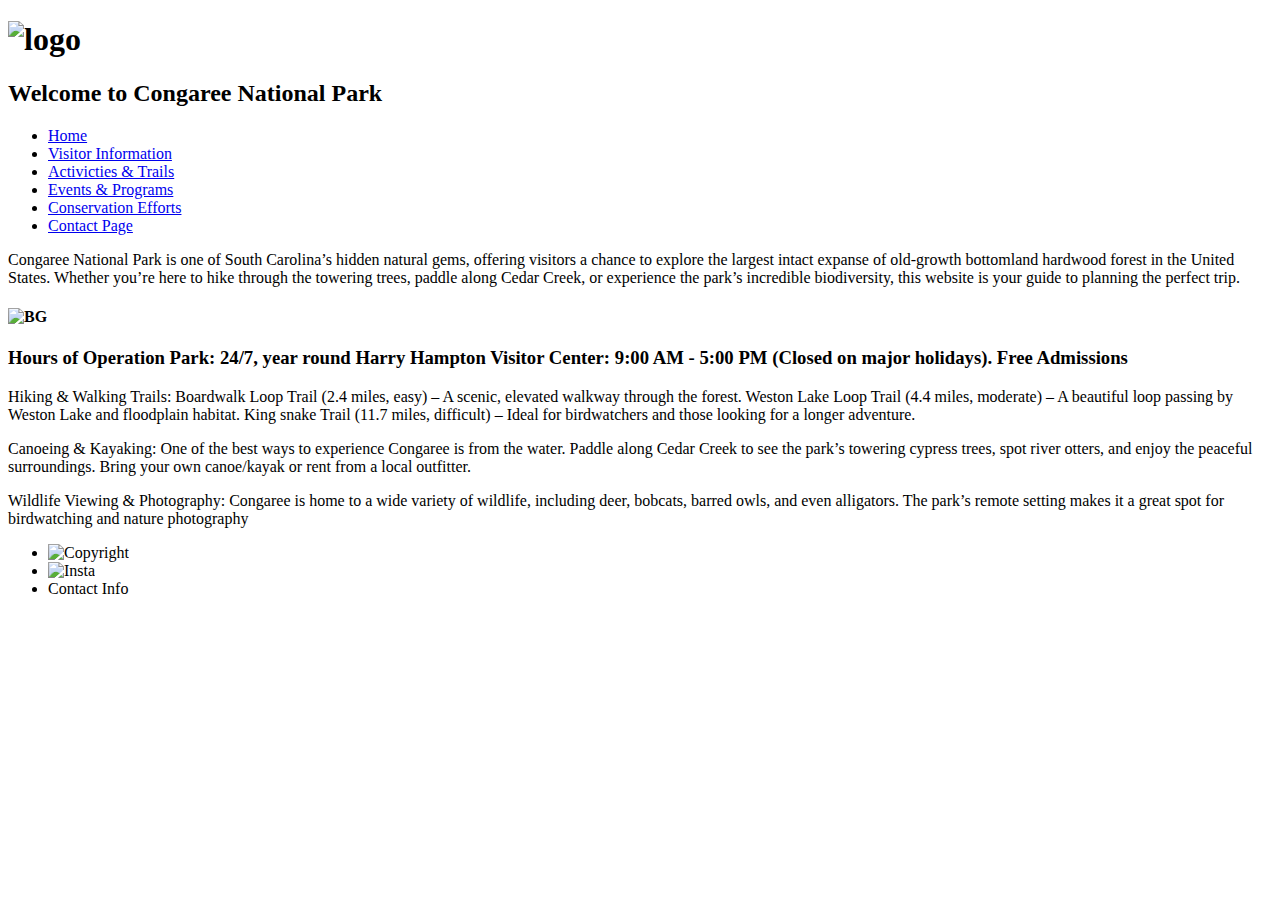
==== index.html @ 9fb9f119 "Add files via upload" ====
<!DOCTYPE html>
<html lang="en">
    <head>
        <title> index </title> 
      
        <meta charset="UTF-8">
        <meta name="description" content="Website for the Congaree National Park">
        <meta name="keywords" content="South Carolina National Park, Congaree">
        <meta name="author" content="Malachi Johnson">
        <meta name="viewport" content="width=device-width, initial-scale=1.0">   
    </head>

<body>
    <header>
        <h1> <img src="images/logo.jpg" alt="logo" width="100" height="80"> </h1>
        <h2> Welcome to Congaree National Park </h2>
       
        <nav>
            <ul>
                <li> <a href="index.html">Home</a> </li> 
                <li><a href="index.html">Visitor Information</a> </li>
                <li><a href="index.html">Activicties & Trails</a> </li>
                <li><a href="secondPage.html">Events & Programs</a> </li>
                <li><a href="secondPage.html">Conservation Efforts</a> </li>
                <li> <a href="form.html">Contact Page</a> </li>
            </ul>
        </nav>
    </header>


<section>
    <article>
        <p> Congaree National Park is one of South Carolina’s hidden natural gems, offering visitors a
            chance to explore the largest intact expanse of old-growth bottomland hardwood forest in the
            United States. Whether you’re here to hike through the towering trees, paddle along Cedar
            Creek, or experience the park’s incredible biodiversity, this website is your guide to planning the
            perfect trip.
        </p> 
        <h4> <img src="images/BG.jpg" alt="BG" width="400" height="200"> </h4>
    </article>
</section>

<section>
    <article>
            <h3> Hours of Operation

                Park: 24/7, year round
                
                Harry Hampton Visitor Center:  9:00 AM - 5:00 PM (Closed on major holidays).
                
                Free Admissions
                  </h3>

                  <p>
                    Hiking & Walking Trails:
                    Boardwalk Loop Trail (2.4 miles, easy) – A scenic, elevated walkway through the forest.
                    Weston Lake Loop Trail (4.4 miles, moderate) – A beautiful loop passing by Weston Lake and
                    floodplain habitat.
                    King snake Trail (11.7 miles, difficult) – Ideal for birdwatchers and those looking for a longer
                    adventure.
                </p>
                   
                  <p>
                    Canoeing & Kayaking:
                    One of the best ways to experience Congaree is from the water. Paddle along Cedar Creek to see
                    the park’s towering cypress trees, spot river otters, and enjoy the peaceful surroundings. Bring
                    your own canoe/kayak or rent from a local outfitter.
                 </p>

                 <p>
                    Wildlife Viewing & Photography:
                    Congaree is home to a wide variety of wildlife, including deer, bobcats, barred owls, and even
                    alligators. The park’s remote setting makes it a great spot for birdwatching and nature photography
                 </p>


    </article>

</section>

<footer>
    <ul>
        <li> <img src="images/Copyright.png" alt="Copyright" width="40" height="40"> </li> 
        <li><img src="images/Insta.jpg" alt="Insta" width="40" height="40"> </li>
        <li>Contact Info </li>
    </ul>
</footer>






</body>


</html>
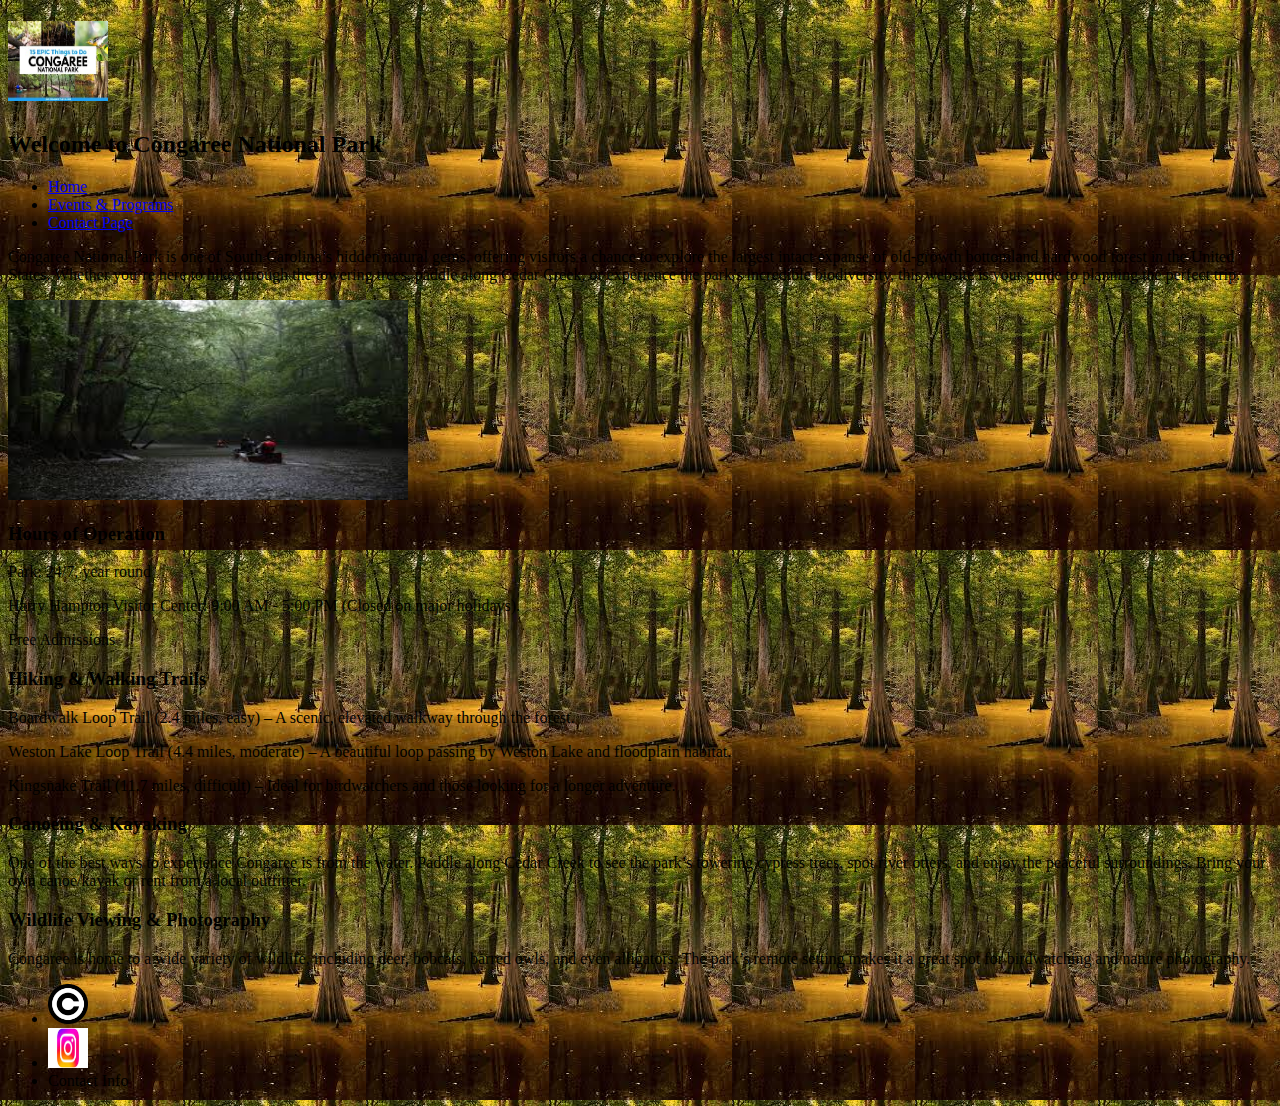
==== commit 00855dab: "Add files via upload" ====
--- a/index.html
+++ b/index.html
@@ -1,97 +1,88 @@
 <!DOCTYPE html>
 <html lang="en">
-    <head>
-        <title> index </title> 
+<head>
+    <!-- Google tag (gtag.js) -->
+    <script async src="https://www.googletagmanager.com/gtag/js?id=G-9PT3SPZF9M"></script>
+    <script>
+        window.dataLayer = window.dataLayer || [];
+        function gtag(){dataLayer.push(arguments);}
+        gtag('js', new Date());
+        gtag('config', 'G-9PT3SPZF9M');
+    </script>
+<style type="text/css">
+    header, section, footer, aside, nav, article, figure, figcaption {display: block;}
+
+    body 
+    {
+
+        background-image: url("Images/cnp.jpg");
       
-        <meta charset="UTF-8">
-        <meta name="description" content="Website for the Congaree National Park">
-        <meta name="keywords" content="South Carolina National Park, Congaree">
-        <meta name="author" content="Malachi Johnson">
-        <meta name="viewport" content="width=device-width, initial-scale=1.0">   
-    </head>
+    }
+    </style>
 
+    <link rel="stylesheet" href="css/style.css">
+    <title>Congaree National Park</title>
+    
+    <meta charset="UTF-8">
+    <meta name="description" content="Website for the Congaree National Park">
+    <meta name="keywords" content="South Carolina National Park, Congaree">
+    <meta name="author" content="Malachi Johnson">
+    <meta name="viewport" content="width=device-width, initial-scale=1.0">
+</head>
 <body>
     <header>
-        <h1> <img src="images/logo.jpg" alt="logo" width="100" height="80"> </h1>
-        <h2> Welcome to Congaree National Park </h2>
-       
+        <h1><img src="Images/logo.jpg" alt="Congaree National Park Logo" width="100" height="80"></h1>
+        <h2>Welcome to Congaree National Park</h2>
         <nav>
             <ul>
-                <li> <a href="index.html">Home</a> </li> 
-                <li><a href="index.html">Visitor Information</a> </li>
-                <li><a href="index.html">Activicties & Trails</a> </li>
-                <li><a href="secondPage.html">Events & Programs</a> </li>
-                <li><a href="secondPage.html">Conservation Efforts</a> </li>
-                <li> <a href="form.html">Contact Page</a> </li>
+                <li><a href="index.html">Home</a></li>
+                <li><a href="secondPage.html">Events & Programs</a></li>
+                <li><a href="form.html">Contact Page</a></li>
             </ul>
         </nav>
     </header>
 
+    <main>
+        <section>
+            <article class="card">
+                <p>Congaree National Park is one of South Carolina’s hidden natural gems, offering visitors a chance to explore the largest intact expanse of old-growth bottomland hardwood forest in the United States. Whether you’re here to hike through the towering trees, paddle along Cedar Creek, or experience the park’s incredible biodiversity, this website is your guide to planning the perfect trip.</p>
+                <img src="Images/BG.jpg" alt="Congaree National Park" width="400" height="200">
+            </article>
+        </section>
 
-<section>
-    <article>
-        <p> Congaree National Park is one of South Carolina’s hidden natural gems, offering visitors a
-            chance to explore the largest intact expanse of old-growth bottomland hardwood forest in the
-            United States. Whether you’re here to hike through the towering trees, paddle along Cedar
-            Creek, or experience the park’s incredible biodiversity, this website is your guide to planning the
-            perfect trip.
-        </p> 
-        <h4> <img src="images/BG.jpg" alt="BG" width="400" height="200"> </h4>
-    </article>
-</section>
+        <section>
+            <article class="card">
+                <h3>Hours of Operation</h3>
+                <p>Park: 24/7, year round</p>
+                <p>Harry Hampton Visitor Center: 9:00 AM - 5:00 PM (Closed on major holidays).</p>
+                <p>Free Admissions</p>
+            </article>
 
-<section>
-    <article>
-            <h3> Hours of Operation
+            <article class="card">
+                <h3>Hiking & Walking Trails</h3>
+                <p>Boardwalk Loop Trail (2.4 miles, easy) – A scenic, elevated walkway through the forest.</p>
+                <p>Weston Lake Loop Trail (4.4 miles, moderate) – A beautiful loop passing by Weston Lake and floodplain habitat.</p>
+                <p>Kingsnake Trail (11.7 miles, difficult) – Ideal for birdwatchers and those looking for a longer adventure.</p>
+            </article>
 
-                Park: 24/7, year round
-                
-                Harry Hampton Visitor Center:  9:00 AM - 5:00 PM (Closed on major holidays).
-                
-                Free Admissions
-                  </h3>
+            <article class="card">
+                <h3>Canoeing & Kayaking</h3>
+                <p>One of the best ways to experience Congaree is from the water. Paddle along Cedar Creek to see the park’s towering cypress trees, spot river otters, and enjoy the peaceful surroundings. Bring your own canoe/kayak or rent from a local outfitter.</p>
+            </article>
 
-                  <p>
-                    Hiking & Walking Trails:
-                    Boardwalk Loop Trail (2.4 miles, easy) – A scenic, elevated walkway through the forest.
-                    Weston Lake Loop Trail (4.4 miles, moderate) – A beautiful loop passing by Weston Lake and
-                    floodplain habitat.
-                    King snake Trail (11.7 miles, difficult) – Ideal for birdwatchers and those looking for a longer
-                    adventure.
-                </p>
-                   
-                  <p>
-                    Canoeing & Kayaking:
-                    One of the best ways to experience Congaree is from the water. Paddle along Cedar Creek to see
-                    the park’s towering cypress trees, spot river otters, and enjoy the peaceful surroundings. Bring
-                    your own canoe/kayak or rent from a local outfitter.
-                 </p>
+            <article class="card">
+                <h3>Wildlife Viewing & Photography</h3>
+                <p>Congaree is home to a wide variety of wildlife, including deer, bobcats, barred owls, and even alligators. The park’s remote setting makes it a great spot for birdwatching and nature photography.</p>
+            </article>
+        </section>
+    </main>
 
-                 <p>
-                    Wildlife Viewing & Photography:
-                    Congaree is home to a wide variety of wildlife, including deer, bobcats, barred owls, and even
-                    alligators. The park’s remote setting makes it a great spot for birdwatching and nature photography
-                 </p>
-
-
-    </article>
-
-</section>
-
-<footer>
-    <ul>
-        <li> <img src="images/Copyright.png" alt="Copyright" width="40" height="40"> </li> 
-        <li><img src="images/Insta.jpg" alt="Insta" width="40" height="40"> </li>
-        <li>Contact Info </li>
-    </ul>
-</footer>
-
-
-
-
-
-
+    <footer>
+        <ul>
+            <li><img src="Images/Copyright.png" alt="Copyright" width="40" height="40"></li>
+            <li><img src="Images/Insta.jpg" alt="Instagram" width="40" height="40"></li>
+            <li>Contact Info</li>
+        </ul>
+    </footer>
 </body>
-
-
 </html>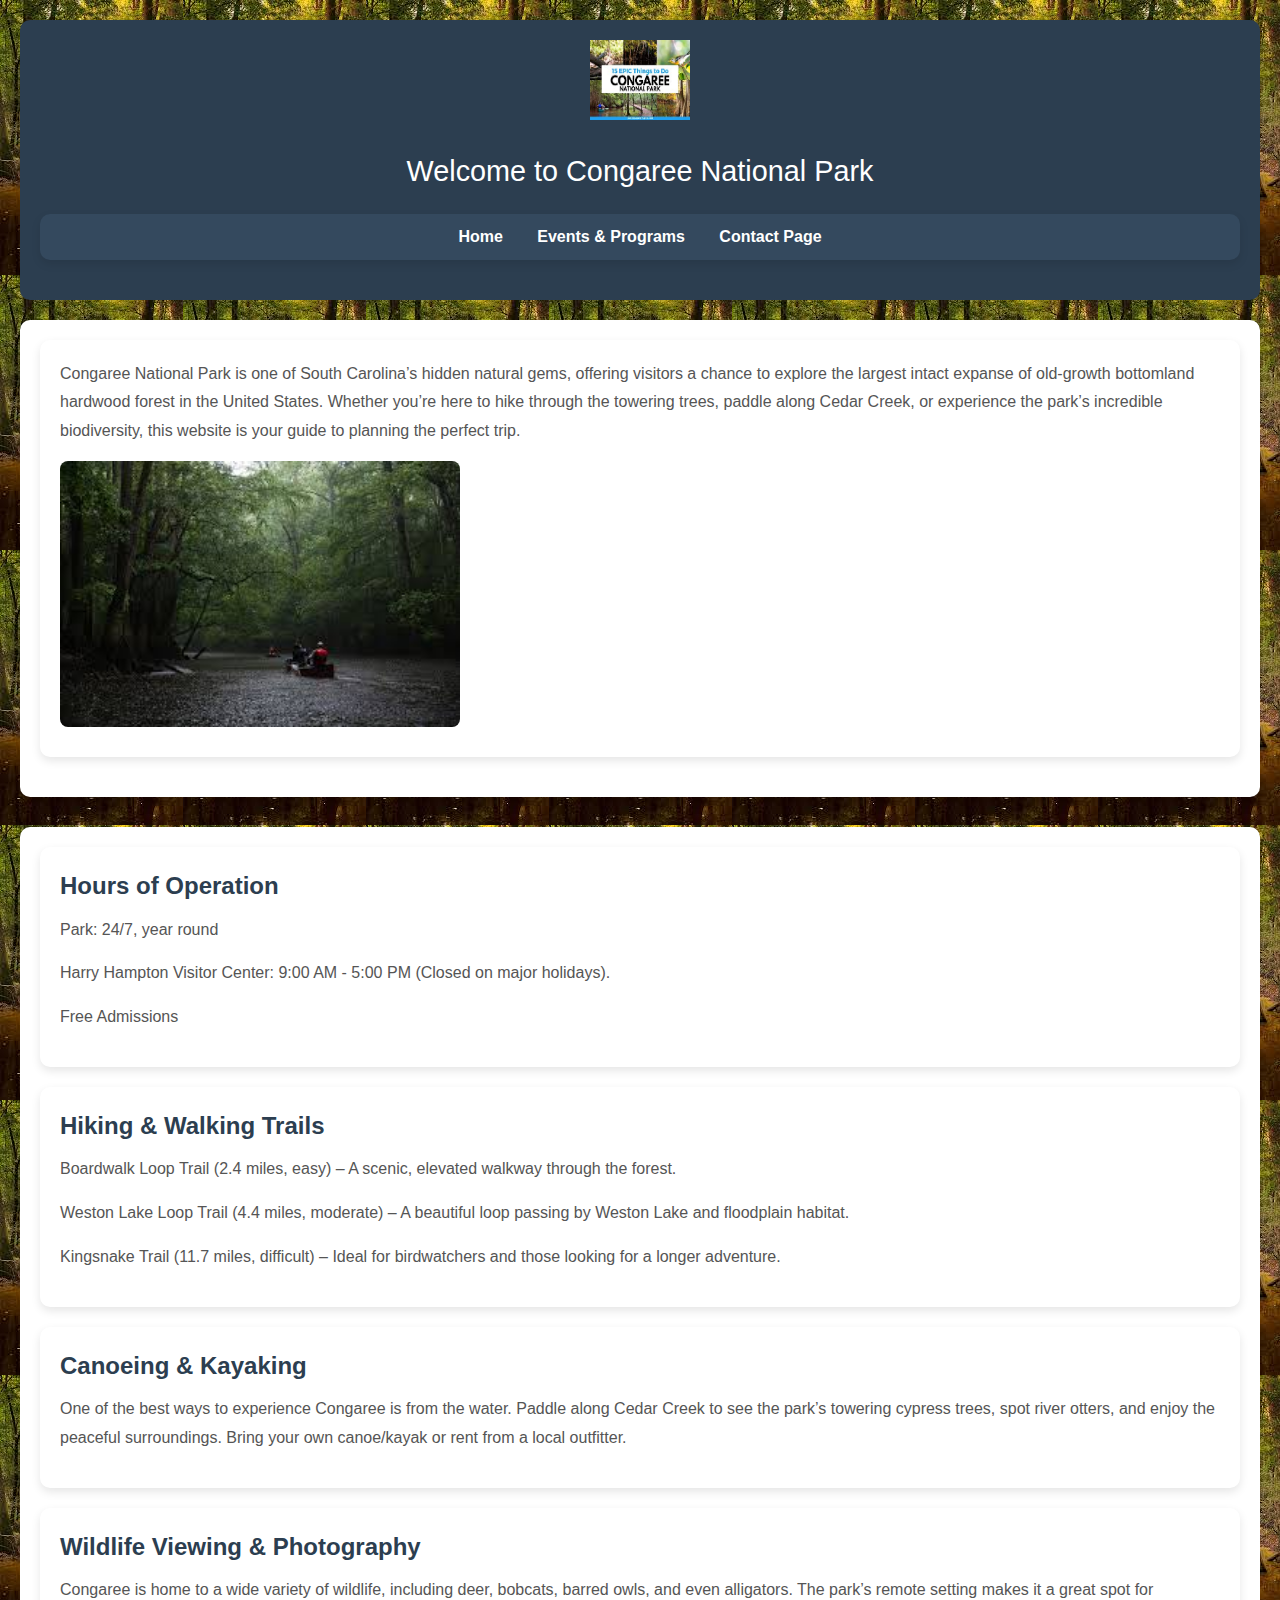
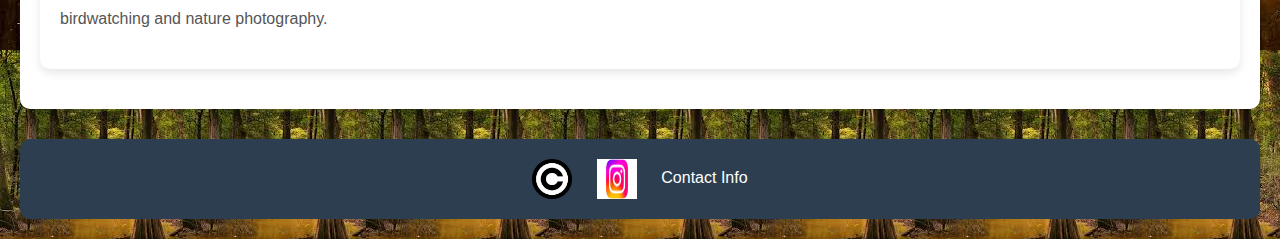
==== commit 90a8c8bf: "Add files via upload" ====
--- a/index.html
+++ b/index.html
@@ -20,7 +20,7 @@
     }
     </style>
 
-    <link rel="stylesheet" href="css/style.css">
+    <link rel="stylesheet" href="CSS/style.css">
     <title>Congaree National Park</title>
     
     <meta charset="UTF-8">
--- a/CSS/style.css
+++ b/CSS/style.css
@@ -0,0 +1,147 @@
+
+* {
+    margin: 0; /* Remove default margins */
+    padding: 0; /* Remove default padding */
+    box-sizing: border-box; /* Ensure consistent box sizing */
+}
+
+body {
+    font-family: 'Segoe UI', Tahoma, Geneva, Verdana, sans-serif; /* Set font */
+    line-height: 1.6; /* Improve readability */
+    color: #333; /* Set text color */
+    background-color: #f9f9f9; /* Set background color */
+    padding: 20px; /* Add padding around body */
+}
+
+/* Header Styles */
+header {
+    text-align: center; /* Center header content */
+    margin-bottom: 20px; /* Add spacing below header */
+    background-color: #2c3e50; /* Dark blue-gray background */
+    padding: 20px; /* Add padding inside header */
+    border-radius: 10px; /* Round edges */
+    box-shadow: 0 4px 10px rgba(0, 0, 0, 0.1); /* Add subtle shadow */
+    color: #fff; /* Set text color to white */
+}
+
+header h1 {
+    font-size: 2.5rem; /* Set title size */
+    margin-bottom: 10px; /* Add spacing below title */
+    font-weight: 600; /* Make text semi-bold */
+}
+
+header h2 {
+    font-size: 1.8rem; /* Set subtitle size */
+    font-weight: 500; /* Make text medium weight */
+}
+
+/* Navigation Styles */
+nav {
+    margin: 20px 0; /* Add spacing above and below */
+    text-align: center; /* Center align text */
+    background-color: #34495e; /* Slightly lighter blue-gray */
+    padding: 10px; /* Add padding inside nav */
+    border-radius: 10px; /* Round edges */
+    box-shadow: 0 4px 10px rgba(0, 0, 0, 0.1); /* Add subtle shadow */
+}
+
+nav ul {
+    list-style: none; /* Remove bullets */
+    padding: 0; /* Remove default padding */
+}
+
+nav ul li {
+    display: inline; /* Display list items inline */
+    margin: 0 15px; /* Add spacing between items */
+}
+
+nav ul li a {
+    text-decoration: none; /* Remove underline */
+    color: #fff; /* Set text color to white */
+    font-weight: bold; /* Make text bold */
+    transition: color 0.3s ease; /* Add smooth color transition */
+}
+
+nav ul li a:hover {
+    color: #3498db; /* Change color on hover */
+}
+
+/* Section Styles */
+section {
+    margin-bottom: 30px; /* Add spacing below sections */
+    background-color: #fff; /* Set background color */
+    padding: 20px; /* Add padding inside section */
+    border-radius: 10px; /* Round edges */
+    box-shadow: 0 4px 10px rgba(0, 0, 0, 0.1); /* Add subtle shadow */
+}
+
+section h3 {
+    font-size: 1.5rem; /* Set heading size */
+    color: #2c3e50; /* Dark blue-gray color */
+    margin-bottom: 10px; /* Add spacing below heading */
+    font-weight: 600; /* Make text semi-bold */
+}
+
+section p {
+    font-size: 1rem; /* Set paragraph size */
+    color: #555; /* Set text color */
+    margin-bottom: 15px; /* Add spacing below paragraphs */
+    line-height: 1.8; /* Improve readability */
+}
+
+section img {
+    max-width: 100%; /* Ensure image does not overflow */
+    height: auto; /* Maintain aspect ratio */
+    display: block; /* Remove inline spacing */
+    margin: 10px 0; /* Add spacing above and below */
+    border-radius: 8px; /* Round edges */
+}
+
+/* Card Layout */
+.card {
+    background-color: #fff; /* Set background color */
+    padding: 20px; /* Add padding inside card */
+    border-radius: 10px; /* Round edges */
+    box-shadow: 0 4px 10px rgba(0, 0, 0, 0.1); /* Add subtle shadow */
+    margin-bottom: 20px; /* Add spacing below cards */
+    transition: transform 0.3s ease, box-shadow 0.3s ease; /* Add hover effect */
+}
+
+.card:hover {
+    transform: translateY(-5px); /* Move card up slightly */
+    box-shadow: 0 8px 20px rgba(0, 0, 0, 0.15); /* Add stronger shadow on hover */
+}
+
+/* Footer Styles */
+footer {
+    text-align: center; /* Center align text */
+    margin-top: 30px; /* Add spacing above footer */
+    padding: 20px; /* Add padding inside footer */
+    background-color: #2c3e50; /* Set background color */
+    color: #fff; /* Set text color */
+    border-radius: 10px; /* Round edges */
+    box-shadow: 0 4px 10px rgba(0, 0, 0, 0.1); /* Add subtle shadow */
+}
+
+footer ul {
+    list-style: none; /* Remove bullets */
+    padding: 0; /* Remove default padding */
+}
+
+footer ul li {
+    display: inline; /* Display list items inline */
+    margin: 0 10px; /* Add spacing between items */
+}
+
+footer ul li img {
+    width: 40px; /* Set icon size */
+    height: 40px; /* Maintain aspect ratio */
+    vertical-align: middle; /* Align icons */
+    transition: transform 0.3s ease; /* Add smooth hover effect */
+}
+
+footer ul li img:hover {
+    transform: scale(1.1); /* Slightly enlarge icons on hover */
+}
+
+
